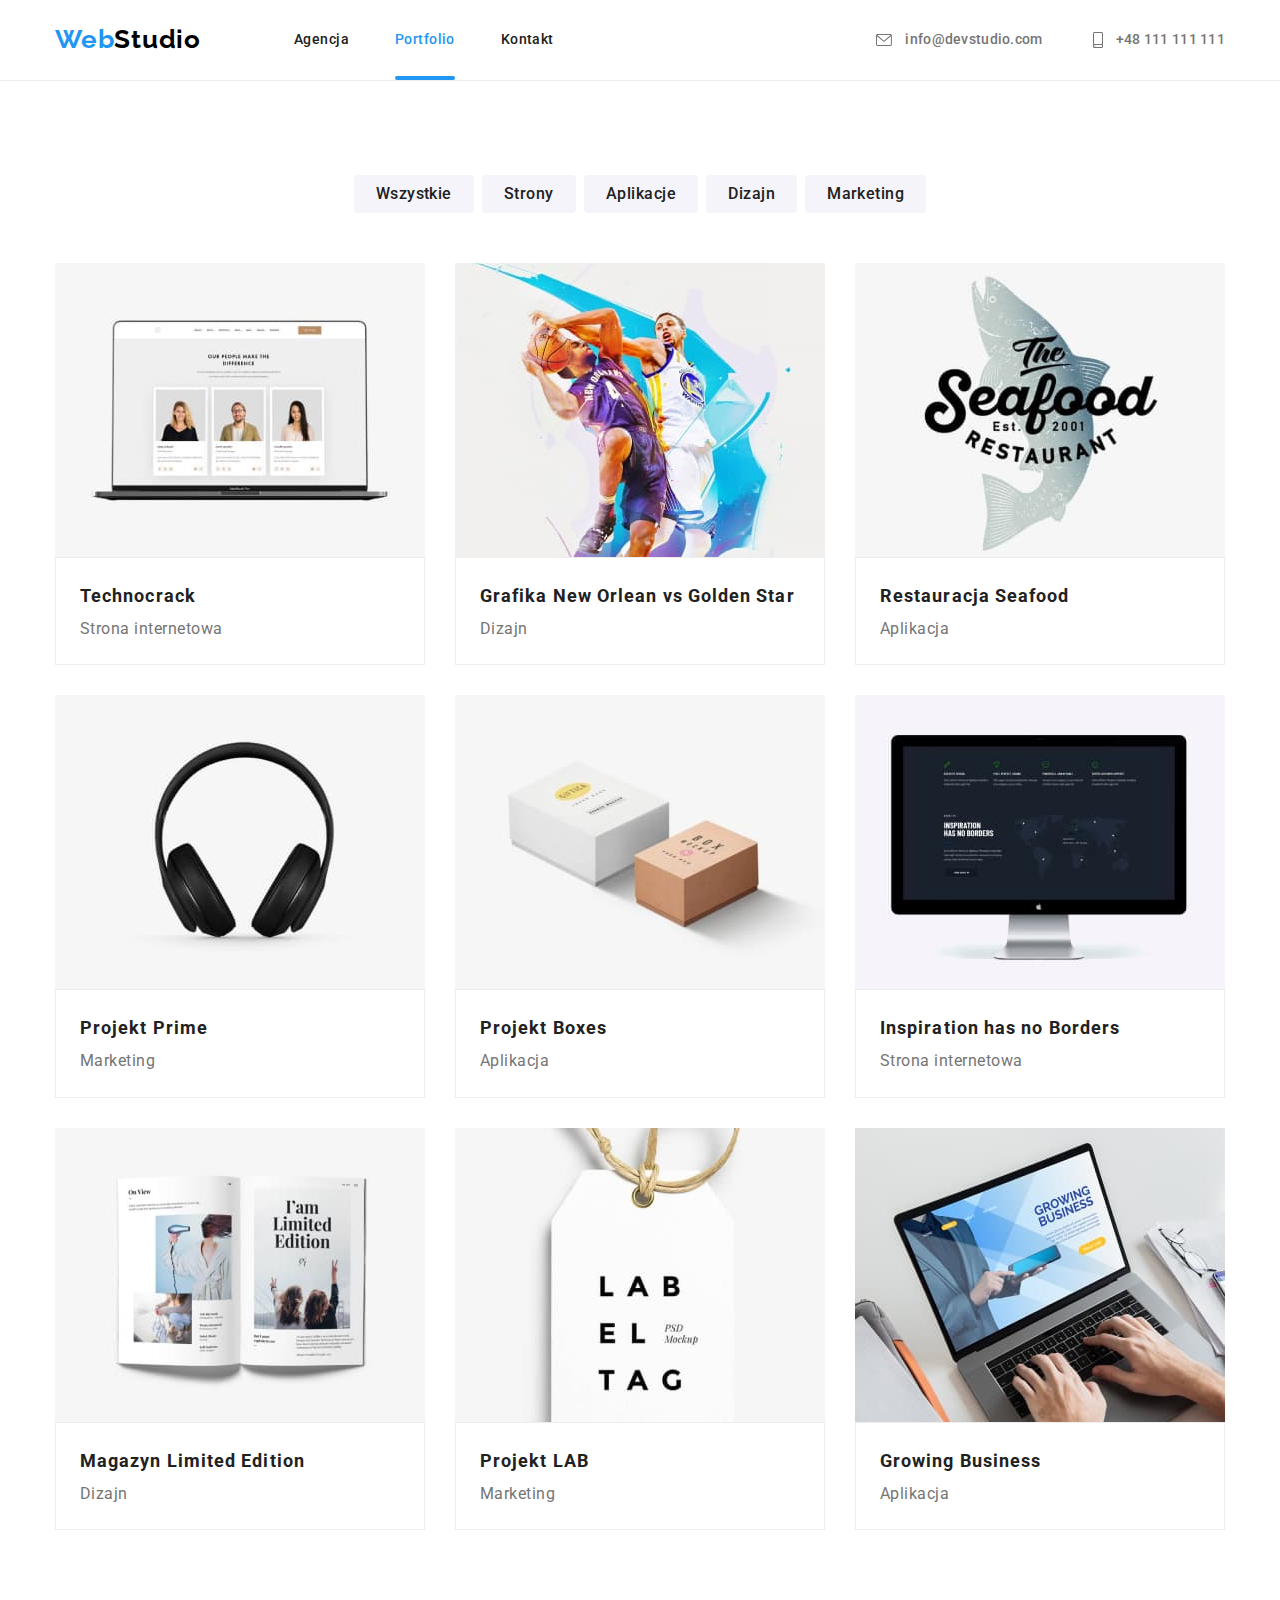
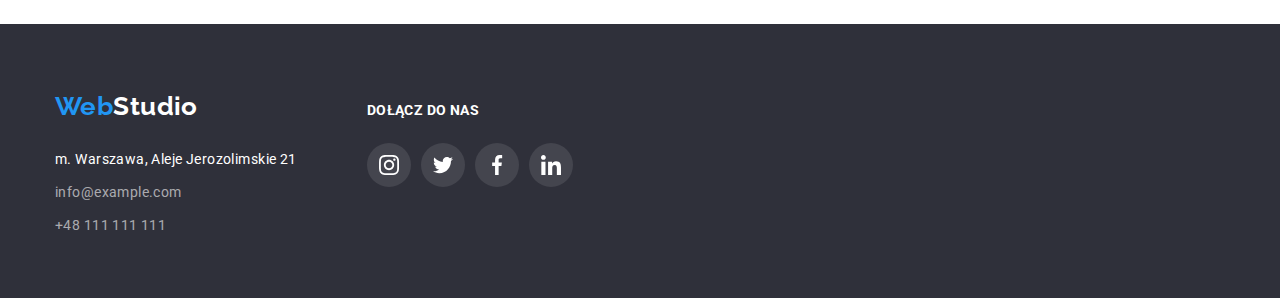
==== portfolio.html @ 1c5970e0 "Copied last repository" ====
<!DOCTYPE html>
<html lang="pl">
  <head>
    <meta charset="utf-8" />
    <title>WebStudio</title>
    <link rel="stylesheet" href="css/modern-normalize.min.css" />
    <link rel="preconnect" href="https://fonts.googleapis.com" />
    <link rel="preconnect" href="https://fonts.gstatic.com" crossorigin />
    <link
      href="https://fonts.googleapis.com/css2?family=Raleway:wght@700&family=Roboto:wght@400;500;700;900&display=swap"
      rel="stylesheet"
    />
    <link rel="stylesheet" href="./css/styles.css" />
  </head>
  <body>
    <header class="header">
      <div class="container head">
        <a class="logo" href="index.html" title="Strona główna"
          ><span class="logo-color">Web</span>Studio</a
        >
        <nav class="nav">
          <ul class="nav-list list">
            <li>
              <a class="nav-link" href="index.html">Agencja</a>
            </li>
            <li>
              <a class="nav-link active" href="portfolio.html">Portfolio</a>
            </li>
            <li>
              <a class="nav-link" href="#">Kontakt</a>
            </li>
          </ul>
        </nav>
        <ul class="contact-list list">
          <li>
            <a class="contact-link" href="mailto:info@devstudio.com"
              ><svg class="nav-icon" width="16" height="12">
                <use href="./images/icons.svg#icon-envelope"></use>
              </svg>
              info@devstudio.com</a
            >
          </li>
          <li>
            <a class="contact-link" href="tel:48111111111">
              <svg class="nav-icon" width="10" height="16">
                <use href="./images/icons.svg#icon-smartphone"></use>
              </svg>
              +48 111 111 111
            </a>
          </li>
        </ul>
      </div>
    </header>
    <main>
      <section class="section">
        <div class="container">
          <ul class="button-list list">
            <li>
              <button type="button" class="filter-button">Wszystkie</button>
            </li>
            <li>
              <button type="button" class="filter-button">Strony</button>
            </li>
            <li>
              <button type="button" class="filter-button">Aplikacje</button>
            </li>
            <li>
              <button type="button" class="filter-button">Dizajn</button>
            </li>
            <li>
              <button type="button" class="filter-button">Marketing</button>
            </li>
          </ul>
        </div>
        <div class="container">
          <ul class="grid list">
            <li class="grid-item" tabindex="0">
              <figure>
                <div class="img-container">
                <img
                  class="no-gap"
                  src="./images/technocrack.jpg"
                  alt="laptop with an open website"
                  width="370px"
                  height="294px"
                />
                <p class="card-description">Technocrack jest popularną platformą wykorzystywaną do rozpowszechniania koronawirusa. Firmy wykorzystują tę platformę do celów szpiegowskich i ataków na niezabezpieczone serwery konkurencji</p>
              </div>
                <figcaption class="photo-border">
                  <h3 class="photo-title">Technocrack</h3>
                  <span class="photo-description">Strona internetowa</span>
                </figcaption>
              </figure>
            </li>
            <li class="grid-item" tabindex="0">
              <figure>
                <div class="img-container">
                <img
                  class="no-gap"
                  src="./images/new-orlean.jpg"
                  alt="two men playing basketball"
                  width="370px"
                  height="294px"
                />
                <p class="card-description">Technocrack jest popularną platformą wykorzystywaną do rozpowszechniania koronawirusa. Firmy wykorzystują tę platformę do celów szpiegowskich i ataków na niezabezpieczone serwery konkurencji</p>
              </div>
                <figcaption class="photo-border">
                  <h3 class="photo-title">Grafika New Orlean vs Golden Star</h3>
                  <span class="photo-description">Dizajn</span>
                </figcaption>
              </figure>
            </li>
            <li class="grid-item" tabindex="0">
              <figure>
                <div class="img-container">
                <img
                  class="no-gap"
                  src="./images/restaurant-seafood.jpg"
                  alt="logo with fish of seafood restaurant"
                  width="370px"
                  height="294px"
                />
                <p class="card-description">Technocrack jest popularną platformą wykorzystywaną do rozpowszechniania koronawirusa. Firmy wykorzystują tę platformę do celów szpiegowskich i ataków na niezabezpieczone serwery konkurencji</p>
              </div>
                <figcaption class="photo-border">
                  <h3 class="photo-title">Restauracja Seafood</h3>
                  <span class="photo-description">Aplikacja</span>
                </figcaption>
              </figure>
            </li>
            <li class="grid-item" tabindex="0">
              <figure>
                <div class="img-container">
                <img
                  class="no-gap"
                  src="./images/project-prime.jpg"
                  alt="earphones"
                  width="370px"
                  height="294px"
                />
                <p class="card-description">Technocrack jest popularną platformą wykorzystywaną do rozpowszechniania koronawirusa. Firmy wykorzystują tę platformę do celów szpiegowskich i ataków na niezabezpieczone serwery konkurencji</p>
              </div>
              </figure>
              <figcaption class="photo-border">
                <h3 class="photo-title">Projekt Prime</h3>
                <span class="photo-description">Marketing</span>
              </figcaption>
            </li>
            <li class="grid-item" tabindex="0">
              <figure>
                <div class="img-container">
                <img
                  class="no-gap"
                  src="./images/project-boxes.jpg"
                  alt="smaller and larger box"
                  width="370px"
                  height="294px"
                />
                <p class="card-description">Technocrack jest popularną platformą wykorzystywaną do rozpowszechniania koronawirusa. Firmy wykorzystują tę platformę do celów szpiegowskich i ataków na niezabezpieczone serwery konkurencji</p>
              </div>
              </figure>
              <figcaption class="photo-border">
                <h3 class="photo-title">Projekt Boxes</h3>
                <span class="photo-description">Aplikacja</span>
              </figcaption>
            </li>
            <li class="grid-item" tabindex="0">
              <figure>
                <div class="img-container">
                <img
                  class="no-gap"
                  src="./images/inspiration.jpg"
                  alt="computer monitor with an open web page"
                  width="370px"
                  height="294px"
                />
                <p class="card-description">Technocrack jest popularną platformą wykorzystywaną do rozpowszechniania koronawirusa. Firmy wykorzystują tę platformę do celów szpiegowskich i ataków na niezabezpieczone serwery konkurencji</p>
              </div>
                <figcaption class="photo-border">
                  <h3 class="photo-title">Inspiration has no Borders</h3>
                  <span class="photo-description">Strona internetowa</span>
                </figcaption>
              </figure>
            </li>
            <li class="grid-item" tabindex="0">
              <figure>
                <div class="img-container">
                <img
                  class="no-gap"
                  src="./images/magazine.jpg"
                  alt="newspaper of the limited edition"
                  width="370px"
                  height="294px"
                /> 
                <p class="card-description">Technocrack jest popularną platformą wykorzystywaną do rozpowszechniania koronawirusa. Firmy wykorzystują tę platformę do celów szpiegowskich i ataków na niezabezpieczone serwery konkurencji</p>
              </div>
                <figcaption class="photo-border">
                  <h3 class="photo-title">Magazyn Limited Edition</h3>
                  <span class="photo-description">Dizajn</span>
                </figcaption>
              </figure>
            </li>
            <li class="grid-item" tabindex="0">
              <figure>
                <div class="img-container">
                <img
                  class="no-gap"
                  src="./images/project-lab.jpg"
                  alt="paper pendant with a string"
                  width="370px"
                  height="294px"
                />
                <p class="card-description">Technocrack jest popularną platformą wykorzystywaną do rozpowszechniania koronawirusa. Firmy wykorzystują tę platformę do celów szpiegowskich i ataków na niezabezpieczone serwery konkurencji</p>
              </div>
                <figcaption class="photo-border">
                  <h3 class="photo-title">Projekt LAB</h3>
                  <span class="photo-description">Marketing</span>
                </figcaption>
              </figure>
            </li>
            <li class="grid-item" tabindex="0">
              <figure>
                <div class="img-container">
                <img
                  class="no-gap"
                  src="./images/growing-business.jpg"
                  alt="fingers typing on laptop keyboard"
                  width="370px"
                  height="294px"
                /> 
                <p class="card-description">Technocrack jest popularną platformą wykorzystywaną do rozpowszechniania koronawirusa. Firmy wykorzystują tę platformę do celów szpiegowskich i ataków na niezabezpieczone serwery konkurencji</p>
              </div>
                <figcaption class="photo-border">
                  <h3 class="photo-title">Growing Business</h3>
                  <span class="photo-description">Aplikacja</span>
                </figcaption>
              </figure>
            </li>
          </ul>
        </div>
      </section>
    </main>
    <footer class="footer">
      <div class="container">
        <div class="footer-box">
          <div>
            <a class="logo-footer" href="index.html" title="Strona główna"
              ><span class="logo-color">Web</span>Studio</a
            >
            <address>
              <ul class="list">
                <li class="footer-item">
                  <a class="footer-address"
                    >m. Warszawa, Aleje Jerozolimskie 21</a
                  >
                </li>
                <li class="footer-item">
                  <a class="address-link" href="mailto:info@example.com">
                    info@example.com</a
                  >
                </li>
                <li>
                  <a class="address-link tel" href="tel:48111111111"
                    >+48 111 111 111</a
                  >
                </li>
              </ul>
            </address>
          </div>
          <div class="join-us-box">
            <p class="join-us">Dołącz do nas</p>
            <ul class="footer-icon-list">
              <li>
                <a href="#" class="footer-icon-link">
                  <svg class="icon-footer" width="20" height="20">
                    <use href="./images/icons.svg#icon-instagram"></use>
                  </svg>
                </a>
              </li>
              <li>
                <a href="#" class="footer-icon-link">
                  <svg class="icon-footer" width="20" height="20">
                    <use href="./images/icons.svg#icon-twitter"></use>
                  </svg>
                </a>
              </li>
              <li>
                <a href="#" class="footer-icon-link">
                  <svg class="icon-footer" width="20" height="20">
                    <use href="./images/icons.svg#icon-facebook"></use>
                  </svg>
                </a>
              </li>
              <li>
                <a href="#" class="footer-icon-link">
                  <svg class="icon-footer" width="20" height="20">
                    <use href="./images/icons.svg#icon-linkedin"></use>
                  </svg>
                </a>
              </li>
            </ul>
          </div>
        </div>
      </div>
    </footer>
  </body>
</html>
---- css/styles.css ----
/* TAG SELECTORS STYLES */

p,
ul,
h1,
h2,
h3,
ul,
figure {
  margin: 0;
}

ul {
  margin: 0;
  padding: 0;
}

main {
  text-align: center;
}

[tabindex="0"]:focus {
  outline: none;
}

svg {
  vertical-align: middle;
}

/* GENERAL SETTINGS*/

.advantage-box {
  display: flex;
  justify-content: center;
  align-items: center;
  height: 120px;
  width: 270px;
  border-radius: 4px;
  background: var(--brand-background-light);
  margin-bottom: 30px;
}

.container {
  max-width: 1200px;
  width: 100%;
  margin: 0 auto;
  padding: 0 15px;
}

.section {
  padding-top: 94px;
  padding-bottom: 94px;
}

.list {
  list-style: none;
}

/*COMMON*/

:root {
  /* Grid */
  --element-in-row: 3;
  /* Font */
  --main-font: "Roboto", sans-serif;
  --secondary-font: "Raleway", sans-serif;
  /* Text colors */
  --brand-color-black: #212121;
  --brand-color-grey: #757575;
  --brand-color-white: #fff;
  --brand-color-blue: #2196f3;
  /* Background colors */
  --brand-background-light: #f5f4fa;
  --brand-background-dark: #2f303a;
  --brand-background-white: var(--brand-color-white);
  --photo-backround-white: #eeeeee;
  /* Icon background colors */
  --icon-background-color-light-grey: #afb1b8;
}

/* BODY-COMMON */

body {
  font-family: var(--main-font);
  color: var(--brand-color-black);
  line-height: 1.71;
  letter-spacing: 0.03em;
  font-size: 14px;
}

/* HEADER-COMMON */

.header {
  color: var(--brand-background-white);
  padding: 24px 0 25px;
  border-bottom: 1px solid #ececec;
  display: flex;
  align-items: center;
  margin: auto;
}

.head {
  display: flex;
  align-items: center;
}

.logo {
  font-family: var(--secondary-font);
  font-weight: 700;
  font-size: 26px;
  line-height: 1.2;
  letter-spacing: 0.03em;
  text-decoration: none;
  color: #000;
  margin-right: 93px;
}

.logo-color {
  color: var(--brand-color-blue);
}

.nav-list {
  gap: 46px;
  justify-content: space-between;
}

.nav-list,
.contact-list {
  display: flex;
}

.nav-link {
  font-family: var(--main-font);
  color: var(--brand-color-black);
  text-decoration: none;
  font-size: 14px;
  font-weight: 500;
  line-height: 1.14;
  position: relative;

  transition: color 250ms cubic-bezier(0.4, 0, 0.2, 1);
  position: relative;
}

.nav-link:is(:hover, :focus, ) {
  color: var(--brand-color-blue);
}

.contact-list {
  margin-left: auto;
  gap: 50px;
  align-items: center;
}

.contact-link {
  font-family: var(--main-font);
  color: var(--brand-color-grey);
  font-size: 14px;
  line-height: 1.14;
  font-weight: 500;
  letter-spacing: 0.02em;
  text-decoration: none;
  align-items: center;

  transition: color 250ms cubic-bezier(0.4, 0, 0.2, 1);
}

.contact-link:is(:hover, :focus, ) {
  color: var(--brand-color-blue);
}

.nav-icon {
  background-color: var(--brand-color-white);
  fill: var(--brand-color-grey);
  margin-right: 10px;

  transition: fill 250ms cubic-bezier(0.4, 0, 0.2, 1), background-color 250ms cubic-bezier(0.4, 0, 0.2, 1);

}

.nav-icon:is(:hover, :focus, ) {
  color: var(--brand-color-blue);
  fill: currentColor;
}

.contact-link:is(:hover, :focus, ) > svg {
  fill: var(--brand-color-blue);
}

.nav-link.active::after {
  content: "";
  position: absolute;
  display: block;
  width: 100%;
  height: 4px;
  fill: solid var(--brand-color-blue);
  border-radius: 2px;
  top: 45px;
  background-color: var(--brand-color-blue);
  color: var(--brand-color-blue);
  
}

.nav-link.active {

  color: var(--brand-color-blue);
  
} 


/*INDEX.HTML*/

/* Section main*/

.box {
  display: flex;
  justify-content: space-between;
}

.top-background {
  background-color: var(--brand-background-dark);
  background-image: linear-gradient(
      to right,
      rgba(47, 48, 58, 0.4),
      rgba(47, 48, 58, 0.4)
    ),
    url(../images/background.jpg);
  background-repeat: no-repeat;
  background-position: center;
  padding-top: 200px;
  padding-bottom: 200px;
  margin: 0 auto;
}

.top-title {
  width: 696px;
  color: var(--brand-color-white);
  font-weight: 900;
  font-size: 44px;
  letter-spacing: 0.06em;
  text-transform: uppercase;
  margin: 0px auto;
  margin-bottom: 30px;
  line-height: 1.3636;
}

.top-button {
  display: block;
  color: var(--brand-color-white);
  background-color: var(--brand-color-blue);
  box-shadow: 0px 4px 4px rgba(0, 0, 0, 0.15);
  font-weight: 700;
  line-height: 1.9;
  width: 200px;
  height: 50px;
  border-radius: 4px;
  cursor: pointer;
  border: none;
  padding: 0;
  margin: 0 auto;
  margin-top: 30px;

  transition: color 250ms cubic-bezier(0.4, 0, 0.2, 1), background-color 250ms cubic-bezier(0.4, 0, 0.2, 1),box-shadow 250ms cubic-bezier(0.4, 0, 0.2, 1);
}

.top-button:is(:hover, :focus) {
  color: var(--brand-color-blue);
  background-color: var(--brand-color-white);

}

.secondary-title {
  color: var(--brand-color-black);
  font-weight: 700;
  font-size: 36px;
  line-height: 1.16;
  text-align: center;
  letter-spacing: 0.03em;
  margin-bottom: 50px;
}

/* Section content list*/

.content-title {
  font-weight: 700;
  font-size: 14px;
  line-height: 1.1;
  text-transform: uppercase;
  margin-bottom: 10px;
}

.content-text {
  font-size: 14px;
  line-height: 1.7;
  color: var(--brand-color-grey);
  width: 270px;
  margin-right: 30px;
}

.content-list {
  text-align: start;
  gap: 30px;
  flex-wrap: wrap;
}

.job {
  padding-top: 0;
}

.job-list {
  display: flex;
  justify-content: space-between;
  column-gap: 30px;
}

.job-item {
  display: block;
  column-gap: 30px;
  position: relative;
}

.job-caption {
  position: absolute;
  display: block;
  text-align: center;
  color: var(--brand-color-white);
  background-color: rgba(47, 48, 58, 0.8);
  line-height: 1.14;
  width: 100%;
  padding: 27px;
  top: 224px;
  text-transform: uppercase;
}

/* Section team */

.team-background {
  background-color: var(--brand-background-light);
}

.team-card {
  background-color: var(--brand-color-white);
  box-shadow: 0px 1px 3px rgba(0, 0, 0, 0.12), 0px 1px 1px rgba(0, 0, 0, 0.14),
    0px 2px 1px rgba(0, 0, 0, 0.2);
  border-radius: 0px 0px 4px 4px;
}

.team-title {
  color: var(--brand-color-black);
  font-weight: 500;
  line-height: 1.2;
  letter-spacing: 0.03em;
  padding-top: 30px;
  padding-bottom: 10px;
}

.team-text {
  color: var(--brand-color-grey);
  line-height: 1.2;
  letter-spacing: 0.03em;
  font-size: 16px;
  line-height: 19px;
}

.team-img {
  display: block;
  max-width: 100%;
  height: auto;
}

.team-list {
  display: flex;
  justify-content: space-between;
  text-align: center;
}

/*Social Icons Container */

.social-box {
  padding: 16px 32px 30px 32px;
}

.social-media {
  display: flex;
  justify-content: center;
  column-gap: 10px;
}

.social-icon-link {
  border-radius: 50%;
  width: 44px;
  height: 44px;
  align-items: center;
  justify-content: center;
  display: flex;

  transition: background-color 250ms cubic-bezier(0.4, 0, 0.2, 1);
}

.icon {
  fill: var(--icon-background-color-light-grey);
}

.social-icon-link:hover,
.social-icon-link:focus {
  background-color: var(--brand-color-blue);
}

.social-icon-link:is(:hover, :focus) > svg {
  fill: var(--brand-color-white);
}

/*Section Our Clients*/

.client {
  display: flex;
  justify-content: center;
  column-gap: 30px;
}

.client-icon {
  fill: var(--icon-background-color-light-grey);
  background-color: var(--brand-color-white);

  transition: fill 250ms cubic-bezier(0.4, 0, 0.2, 1);
}

.client-link {
  border-radius: 4px;
  border: 1px solid var(--icon-background-color-light-grey);
  width: 170px;
  height: 92px;
  padding-top: 17.71px;
  padding-right: 32px;
  padding-bottom: 14.25px;
  padding-left: 32px;

  transition: border-color 250ms cubic-bezier(0.4, 0, 0.2, 1);
}

.client-link:hover,
.client-link:focus {
  border-color: var(--brand-color-blue);
}

.client-icon:hover,
.client-icon:focus {
  fill: var(--brand-color-blue);
}

.client-link:is(:hover, :focus) > svg {
  fill: var(--brand-color-blue);
}

/* PORTFOLIO.HTML*/

/*GRID*/

.grid {
  align-items: center;
  gap: 30px;
  flex-wrap: wrap;
  display: flex;
}

.grid-item {
  flex-basis: calc(100%- (var(--element-in-row)-1 * var(--gap))) /
    var(--element-in-row);

  transition: color 250ms cubic-bezier(0.4, 0, 0.2, 1);
}

.grid-item:hover,
.grid-item:focus {
  box-shadow: 0px 1px 1px rgba(0, 0, 0, 0.12), 0px 4px 4px rgba(0, 0, 0, 0.06),
    1px 4px 6px rgba(0, 0, 0, 0.16);
}

.filter-button {
  font-family: var(--main-font);
  background-color: var(--brand-background-light);
  color:var(--brand-color-black);
  font-weight: 500;
  font-style: normal;
  font-size: 16px;
  line-height: 1.6;
  letter-spacing: 0.03em;
  cursor: pointer;
  border: none;
  outline: none;
  border-radius: 4px;
  padding: 6px 22px;
  

  transition: color 250ms cubic-bezier(0.4, 0, 0.2, 1), background-color 250ms cubic-bezier(0.4, 0, 0.2, 1), box-shadow 250ms cubic-bezier(0.4, 0, 0.2, 1);
}

.filter-button:is(:hover, :focus, ) {
  color: var(--brand-color-white);
  background-color: var(--brand-color-blue);
  box-shadow: 0px 3px 1px rgba(0, 0, 0, 0.1), 0px 1px 2px rgba(0, 0, 0, 0.08),
    0px 2px 2px rgba(0, 0, 0, 0.12);

}

.button-list {
  flex-wrap: wrap;
  display: flex;
  column-gap: 8px;
  justify-content: center;
  padding-bottom: 50px;
}

.photo-title {
  font-family: var(--main-font);
  font-weight: 700;
  font-size: 18px;
  line-height: 2;
  letter-spacing: 0.06em;
}

.photo-description {
  font-family: var(--main-font);
  font-size: 16px;
  line-height: 1.9;
  letter-spacing: 0.03em;
  color: var(--brand-color-grey);
}

.no-gap {
  display: block;
}

.photo-border {
  background-color: var(--brand-background-white);
  border: 1px solid #eeeeee;
  padding-left: 24px;
  padding-right: 24px;
  padding-bottom: 20px;
  padding-top: 20px;
  text-align: start;
}

.card-description {
  margin: 0;
  position: absolute;
  left: 0;
  right: 0;
  top: 0;
  bottom: 0;
  background: rgba(33, 150, 243, 0.9);
  color: var(--brand-color-white);
  padding-top: 49px;
  padding-left: 24px;
  padding-right: 45px;
  padding-bottom: 49px;
  text-align: start;
  font-size: 18px;
  line-height: 1, 55;
  letter-spacing: 0, 03;

  transform: translateY(100%);
  transition: transform 250ms cubic-bezier(0.4, 0, 0.2, 1);
}

.img-container {
  position: relative;
  overflow: hidden;
}

.img-container > img {
  display: block;
  width: 100%;
  height: 100%;
  object-fit: cover;
}

.grid-item:is(:hover, :focus, ) .card-description {
  transform: translateY(0);
  cursor: pointer;
}

/* FOOTER-COMMON*/

.footer {
  background-color: var(--brand-background-dark);
  padding: 60px 0;
  text-align: start;
}

.footer-box {
  display: flex;
  align-items: baseline;
}

.logo-footer {
  font-family: var(--secondary-font);
  color: var(--brand-color-white);
  font-weight: 700;
  font-size: 26px;
  display:inline-block;
  margin-bottom: 20px;
  text-decoration: none;
}

.footer-item {
  padding-bottom: 9px;
}

.address {
  display: flex;
}

.footer-address {
  color: var(--brand-color-white);
  font-style: normal;
  font-size: 14px;
  line-height: 1.7;
  letter-spacing: 0.03em;
}

.footer .address-link {
  color: rgba(255, 255, 255, 0.6);
  text-decoration: none;
  font-style: normal;

  transition: color 250ms cubic-bezier(0.4, 0, 0.2, 1);
}

.footer .address-link:is(:hover, :focus, ) {
  color: var(--brand-color-blue);
}

.tel {
  padding-bottom: 60px;
}

.join-us-box {
  margin-left: 70px;
}

.join-us {
  font-weight:700;
  line-height: 1.7;
  color: var(--brand-color-white);
  letter-spacing: 0.03em;
  text-transform: uppercase;
  margin-bottom: 20px;
}

.footer-icon-list {
  display: flex;
  list-style: none;
  column-gap: 10px;
}

.icon-footer {
  fill: var(--brand-color-white);
}

.footer-icon-link {
  border-radius: 50%;
  width: 44px;
  height: 44px;
  justify-content: center;
  align-items: center;
  display: flex;
  background: rgba(255, 255, 255, 0.1);

  transition: background-color 250ms cubic-bezier(0.4, 0, 0.2, 1);
}

.footer-icon-link:hover,
.footer-icon-link:focus {
  background-color: var(--brand-color-blue);
}
.header .container {
  align-items: center;
}

/*MODAL*/

.backdrop {
  position: fixed;
  right: 0px;
  bottom: 0px;
  left: 0px;
  top: 0px;
  background: rgba(0, 0, 0, 0.2);
  transition: opacity 250ms cubic-bezier(0.4, 0, 0.2, 1), visibility 300ms;
}

.is-hidden {
  pointer-events: none;
  visibility: hidden;
  opacity: 0;
}

.is-hidden .modal {
  transform: translate(-50%, -50%) scale (0) rotate(45 deg);
}

.modal {
  position: absolute;
  top: 50%;
  left: 50%;
  transform: translate(-50%, -50%);
  width: 528px;
  height: 581px;
  background: #ffffff;
  box-shadow: 0px 1px 3px rgba(0, 0, 0, 0.12), 0px 1px 1px rgba(0, 0, 0, 0.14),
    0px 2px 1px rgba(0, 0, 0, 0.2);
  border-radius: 4px;

  transform: translate(-50%, -50%) scale(1) rotate(0);
  transition: transform 250ms cubic-bezier(0.4, 0, 0.2, 1);
}

.btn-close {
  position: absolute;
  top: 8px;
  right: 8px;
  border-radius: 50%;
  cursor: pointer;
  width: 30px;
  height: 30px;
  background-color: var(--brand-color-white);
  border: 1px solid rgba(0, 0, 0, 0.1);
  justify-content: center;
  align-items: center;
}

.btn-close-icon {
  fill: Solid #000000;

  transition: transform 250ms cubic-bezier(0.4, 0, 0.2, 1);
}

.backdrop.is-hidden .modal {
  transform: translate(-50%, -50%) scale(0) rotate(-180deg);
}
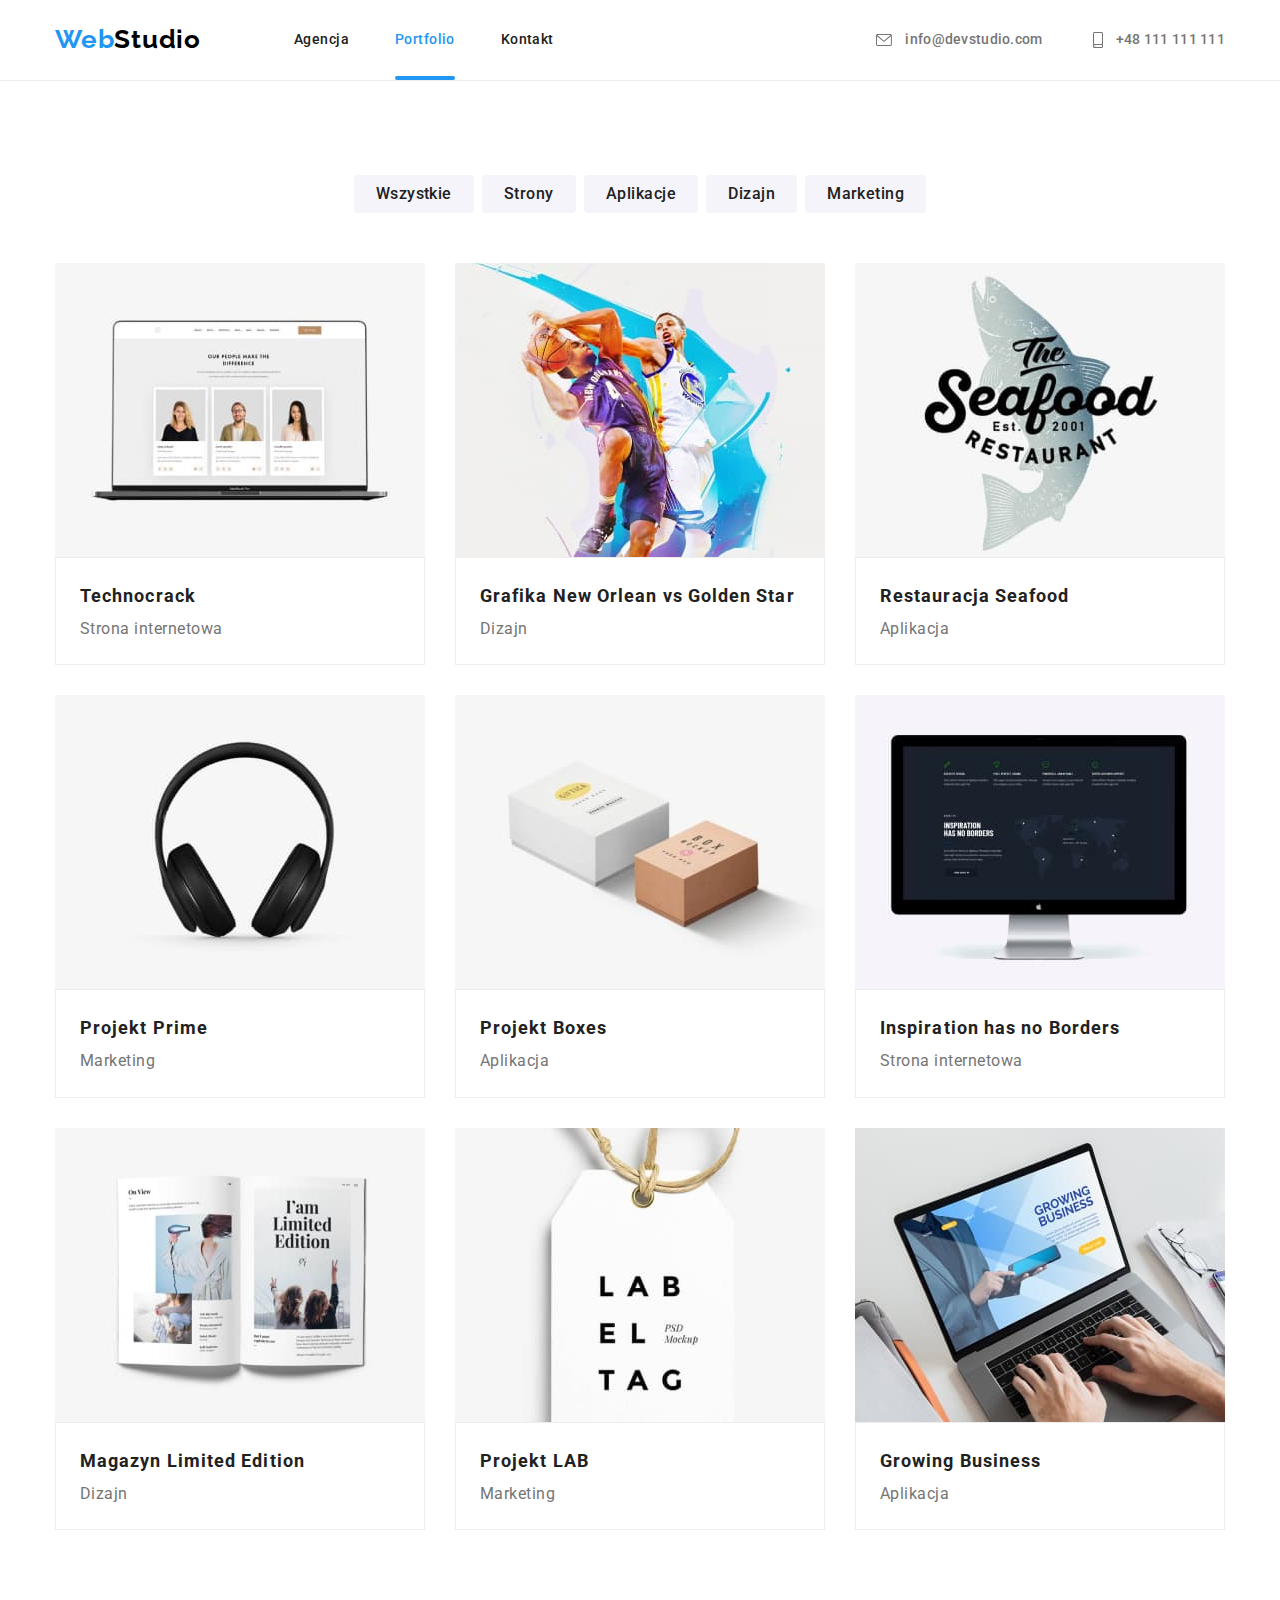
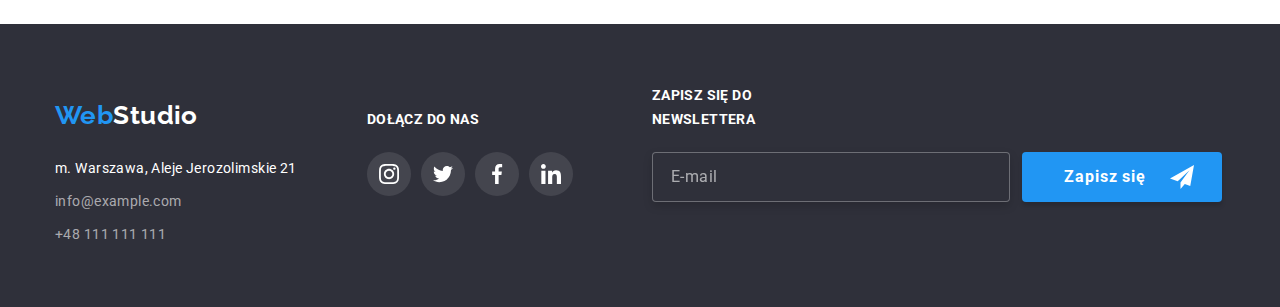
==== commit 115a2e6b: "Update portfolio.html" ====
--- a/portfolio.html
+++ b/portfolio.html
@@ -244,64 +244,70 @@
       <div class="container">
         <div class="footer-box">
           <div>
-            <a class="logo-footer" href="index.html" title="Strona główna"
-              ><span class="logo-color">Web</span>Studio</a
-            >
-            <address>
-              <ul class="list">
-                <li class="footer-item">
-                  <a class="footer-address"
-                    >m. Warszawa, Aleje Jerozolimskie 21</a
-                  >
-                </li>
-                <li class="footer-item">
-                  <a class="address-link" href="mailto:info@example.com">
-                    info@example.com</a
-                  >
-                </li>
-                <li>
-                  <a class="address-link tel" href="tel:48111111111"
-                    >+48 111 111 111</a
-                  >
-                </li>
-              </ul>
-            </address>
+        <a class="logo-footer" href="index.html" title="Strona główna"
+          ><span class="logo-color">Web</span>Studio</a>
+        <address>
+          <ul class="list">
+            <li class="footer-item">
+              <a class="footer-address">m. Warszawa, Aleje Jerozolimskie 21</a>
+            </li>
+            <li class="footer-item">
+              <a class="address-link" href="mailto:info@example.com">
+                info@example.com</a
+              >
+            </li>
+            <li>
+              <a class="address-link tel" href="tel:48111111111">+48 111 111 111</a>
+            </li>
+          </ul>
+        </address>
+      </div>
+          <div class="join-us-box">
+          <p class="join-us">Dołącz do nas</p>
+          <ul class="footer-icon-list">
+            <li>
+              <a href="#" class="footer-icon-link">
+                <svg class="icon-footer" width="20" height="20">
+                  <use href="./images/icons.svg#icon-instagram"></use>
+                </svg>
+              </a>
+            </li>
+            <li>
+              <a href="#" class="footer-icon-link">
+                <svg class="icon-footer" width="20" height="20">
+                  <use href="./images/icons.svg#icon-twitter"></use>
+                </svg>
+              </a>
+            </li>
+            <li>
+              <a href="#" class="footer-icon-link">
+                <svg class="icon-footer" width="20" height="20">
+                  <use href="./images/icons.svg#icon-facebook"></use>
+                </svg>
+              </a>
+            </li>
+            <li>
+              <a href="#" class="footer-icon-link">
+                <svg class="icon-footer" width="20" height="20">
+                  <use href="./images/icons.svg#icon-linkedin"></use>
+                </svg>
+              </a>
+            </li>
+          </ul>
           </div>
-          <div class="join-us-box">
-            <p class="join-us">Dołącz do nas</p>
-            <ul class="footer-icon-list">
-              <li>
-                <a href="#" class="footer-icon-link">
-                  <svg class="icon-footer" width="20" height="20">
-                    <use href="./images/icons.svg#icon-instagram"></use>
-                  </svg>
-                </a>
-              </li>
-              <li>
-                <a href="#" class="footer-icon-link">
-                  <svg class="icon-footer" width="20" height="20">
-                    <use href="./images/icons.svg#icon-twitter"></use>
-                  </svg>
-                </a>
-              </li>
-              <li>
-                <a href="#" class="footer-icon-link">
-                  <svg class="icon-footer" width="20" height="20">
-                    <use href="./images/icons.svg#icon-facebook"></use>
-                  </svg>
-                </a>
-              </li>
-              <li>
-                <a href="#" class="footer-icon-link">
-                  <svg class="icon-footer" width="20" height="20">
-                    <use href="./images/icons.svg#icon-linkedin"></use>
-                  </svg>
-                </a>
-              </li>
-            </ul>
+          <div class="footer-form">
+          <p class="join-us">zapisz się do newslettera</p>
+        <form class="mail">
+          <label>
+            <input type="email" name="email" class="mail-input" placeholder="E-mail" />
+          </label>
+          <button class="mail-btn" type="submit">  
+          <span class="mail-btn-name">Zapisz się</span>  
+          <svg class="btn-newsletter-icon"><use href="./images/icons.svg#icon-send"></use></svg>
+        </button>
+        </form>
           </div>
         </div>
-      </div>
     </footer>
   </body>
 </html>
--- a/css/styles.css
+++ b/css/styles.css
@@ -174,8 +174,8 @@
   fill: var(--brand-color-grey);
   margin-right: 10px;
 
-  transition: fill 250ms cubic-bezier(0.4, 0, 0.2, 1), background-color 250ms cubic-bezier(0.4, 0, 0.2, 1);
-
+  transition: fill 250ms cubic-bezier(0.4, 0, 0.2, 1),
+    background-color 250ms cubic-bezier(0.4, 0, 0.2, 1);
 }
 
 .nav-icon:is(:hover, :focus, ) {
@@ -198,15 +198,11 @@
   top: 45px;
   background-color: var(--brand-color-blue);
   color: var(--brand-color-blue);
-  
 }
 
 .nav-link.active {
-
   color: var(--brand-color-blue);
-  
-} 
-
+}
 
 /*INDEX.HTML*/
 
@@ -260,13 +256,14 @@
   margin: 0 auto;
   margin-top: 30px;
 
-  transition: color 250ms cubic-bezier(0.4, 0, 0.2, 1), background-color 250ms cubic-bezier(0.4, 0, 0.2, 1),box-shadow 250ms cubic-bezier(0.4, 0, 0.2, 1);
+  transition: color 250ms cubic-bezier(0.4, 0, 0.2, 1),
+    background-color 250ms cubic-bezier(0.4, 0, 0.2, 1),
+    box-shadow 250ms cubic-bezier(0.4, 0, 0.2, 1);
 }
 
 .top-button:is(:hover, :focus) {
   color: var(--brand-color-blue);
   background-color: var(--brand-color-white);
-
 }
 
 .secondary-title {
@@ -479,7 +476,7 @@
 .filter-button {
   font-family: var(--main-font);
   background-color: var(--brand-background-light);
-  color:var(--brand-color-black);
+  color: var(--brand-color-black);
   font-weight: 500;
   font-style: normal;
   font-size: 16px;
@@ -490,9 +487,10 @@
   outline: none;
   border-radius: 4px;
   padding: 6px 22px;
-  
-
-  transition: color 250ms cubic-bezier(0.4, 0, 0.2, 1), background-color 250ms cubic-bezier(0.4, 0, 0.2, 1), box-shadow 250ms cubic-bezier(0.4, 0, 0.2, 1);
+
+  transition: color 250ms cubic-bezier(0.4, 0, 0.2, 1),
+    background-color 250ms cubic-bezier(0.4, 0, 0.2, 1),
+    box-shadow 250ms cubic-bezier(0.4, 0, 0.2, 1);
 }
 
 .filter-button:is(:hover, :focus, ) {
@@ -500,7 +498,6 @@
   background-color: var(--brand-color-blue);
   box-shadow: 0px 3px 1px rgba(0, 0, 0, 0.1), 0px 1px 2px rgba(0, 0, 0, 0.08),
     0px 2px 2px rgba(0, 0, 0, 0.12);
-
 }
 
 .button-list {
@@ -584,13 +581,15 @@
 
 .footer {
   background-color: var(--brand-background-dark);
-  padding: 60px 0;
   text-align: start;
+  padding-top: 60px;
+  padding-bottom: 60px;
 }
 
 .footer-box {
   display: flex;
   align-items: baseline;
+  
 }
 
 .logo-footer {
@@ -598,7 +597,7 @@
   color: var(--brand-color-white);
   font-weight: 700;
   font-size: 26px;
-  display:inline-block;
+  display: inline-block;
   margin-bottom: 20px;
   text-decoration: none;
 }
@@ -631,21 +630,22 @@
   color: var(--brand-color-blue);
 }
 
-.tel {
-  padding-bottom: 60px;
-}
 
 .join-us-box {
   margin-left: 70px;
+
 }
 
 .join-us {
-  font-weight:700;
+  display: inline-block;
+  width: 207px;
+  font-weight: 700;
   line-height: 1.7;
   color: var(--brand-color-white);
   letter-spacing: 0.03em;
   text-transform: uppercase;
   margin-bottom: 20px;
+
 }
 
 .footer-icon-list {
@@ -677,6 +677,58 @@
 .header .container {
   align-items: center;
 }
+
+
+.mail-input {
+  width: 358px;
+  height: 50px;
+  border: 1px solid rgba(255, 255, 255, 0.3);
+  filter: drop-shadow(0px 4px 4px rgba(0, 0, 0, 0.15));
+  border-radius: 4px;
+  background-color: var(--brand-background-dark);
+}
+
+.mail-input::placeholder {
+  margin-left: 16px;
+  padding-left: 16px;
+  font-weight: 400;
+  font-size: 16px;
+  line-height: 1.25;
+  letter-spacing: 0.03em;
+
+  color: rgba(255, 255, 255, 0.6);
+}
+
+.mail-btn {
+  width: 200px;
+  height: 50px;
+  margin-left: 12px;
+  background-color: var(--brand-color-blue);
+  box-shadow: 0px 4px 4px rgba(0, 0, 0, 0.15);
+  border-radius: 4px;
+  display: flex;
+  align-items: center;
+  position: relative;
+  border: none;
+}
+
+.mail-btn-name {
+ position: absolute;
+  font-weight: 700;
+  font-size: 16px;
+  line-height: 1.87;
+  color: var(--brand-background-white);
+  position: absolute;
+  top: 10px;
+  left: 42px;
+  letter-spacing: 0.06em;
+}
+
+.mail {
+  display: flex;
+}
+
+
 
 /*MODAL*/
 
@@ -739,3 +791,222 @@
 .backdrop.is-hidden .modal {
   transform: translate(-50%, -50%) scale(0) rotate(-180deg);
 }
+
+/*MODAL FORM*/
+
+.modal-form {
+  margin-left: 40px;
+  margin-right: 40px;
+  margin-top: 12px;
+  margin-bottom:40px;
+  text-align: start;
+}
+
+
+.modal-form-icon {
+  position: absolute;
+  top: 14px;
+  left: 14px;
+}
+
+.form-container {
+  position: relative;
+}
+
+
+.privacy-container {
+  margin-top: 20px;
+  margin-bottom: 30px;
+}
+
+.modal-header {
+  font-weight: 700;
+  font-size: 20px;
+  line-height: 1.15;
+  letter-spacing: 0.03em;
+  text-align: center;
+  color: var(--brand-color-black);
+  margin-top: 40px;
+}
+
+.label {
+  font-weight: 400;
+  font-size: 12px;
+  line-height: 1.17;
+  letter-spacing: 0.01em;
+  color: var(--brand-color-grey);
+  margin-top: 10px;
+}
+
+.modal-input {
+  width: 100%;
+  height: 40px;
+  border: 1px solid rgba(33, 33, 33, 0.2);
+  border-radius: 4px;
+  padding-left: 42px;
+  transition: border 250ms cubic-bezier(0.4,0,0.2,1);;
+}
+
+.modal-input:focus,
+.modal-comment:focus{
+  border: 1px solid #2196f3;
+  outline: none;
+}
+
+.modal-input:focus + .modal-form-icon {
+  fill: var(--brand-color-blue);
+}
+
+
+.modal-comment {
+  line-height: 1.16;
+  font-size:12px;
+  width: 448px;
+  height: 120px;
+  border: 1px solid rgba(33, 33, 33, 0.2);
+  border-radius: 4px;
+  resize: none;
+  transition: border 250ms cubic-bezier(0.4, 0, 0.2, 1);
+  padding-top: 12px;
+  padding-left: 16px;
+}
+
+.modal-comment::placeholder{
+  position: absolute;
+  color: rgba(117, 117, 117, 0.5);
+  font-weight: normal;
+  font-size: 12px;
+  line-height: 1.167;
+  letter-spacing: 0.01em;
+  top: 12px;
+  left: 16px;
+}
+
+/*Check box */
+
+.policy-box {
+
+  font-weight: normal;
+  font-size: 14px;
+  color: var(--brand-color-grey);
+  display: flex;
+  line-height: 1.714;
+  letter-spacing: 0,03em;
+  align-items: center;
+  justify-content: center;
+  
+}
+
+.policy-checkbox {
+  position: absolute;
+  width: 1px;
+  height: 1px;
+  margin: -1px;
+  border: 0px;
+  padding: 0px;
+  clip: rect(0 0 0 0);
+  overflow: hidden;
+  transition-property: border-color, outline;
+  transition-duration: 250ms;
+  transition-timing-function: cubic-bezier(0.4, 0, 0.2, 1);
+}
+
+.policy-box::before{ 
+  display: inline-block;
+  content: "";
+  width: 16px;
+  height: 16px;
+  border: 1px solid #212121;
+  border-radius: 2px;
+  margin-right: 7px;
+}
+
+.policy-checkbox:checked + .policy-box::before {
+  background-color:var(--brand-color-blue);
+  border: none;
+  background-image: url(../images/icons.svg#icon-check);
+  background-repeat: no-repeat;
+  background-position: 50% 50%;
+}
+
+.policy-checkbox:focus + .policy-box::before {
+  border-color: var(--brand-color-blue);
+  outline: 2px solid #2196f3;
+}
+
+
+.link-decoration {
+  color:var(--brand-color-blue);
+  text-decoration: underline;
+
+}
+
+.modal-btn-container{
+display: flex;
+margin-top: 30px;
+}
+
+.modal-submit-btn {
+  display: block;
+  width: 200px;
+  height: 50px;
+  margin-top: 30px;
+
+  font-weight: 700;
+  font-size: 16px;
+  line-height: 1.9;
+  letter-spacing: 0.06em;
+  background-color: var(--brand-color-blue);
+  color: var(--brand-color-white);
+  box-shadow: 0px 4px 4px rgba(0, 0, 0, 0.15);
+  border-radius: 4px;
+  cursor: pointer;
+  border: none;
+  align-items: center;
+  margin: 0 auto;
+}
+
+
+.form-newsletter {
+  display: block;
+  width: 570px;
+  height: 86px;
+  margin-left: 78px;
+  margin-top: 72px;
+  margin-bottom: 94px;
+}
+
+.newsletter-box{
+  display:flex;
+}
+
+.input-newsletter {
+  width: 385px;
+  background-color: transparent;
+  border: 1px solid rgba(255, 255, 255, 0.3);
+  filter: drop-shadow(0px 4px 4px rgba(0, 0, 0, 0.15));
+  border-radius: 4px;
+  height: 50px;
+  margin-right: 12px;
+  padding: 16px;
+  display: inline-block;
+  color: var(--brand-color-white);
+
+  transition: border 250ms cubic-bezier(0.4, 0, 0.2, 1);
+ 
+}
+
+.btn-newsletter-icon {
+  display:block ;
+  fill: var(--brand-color-white);
+  position: absolute;
+  top: 13px;
+  right: 28px;
+  bottom: 13px;
+  width: 24px;
+  height: 24px;
+}
+
+.footer-form {
+  margin-left:78px;
+}